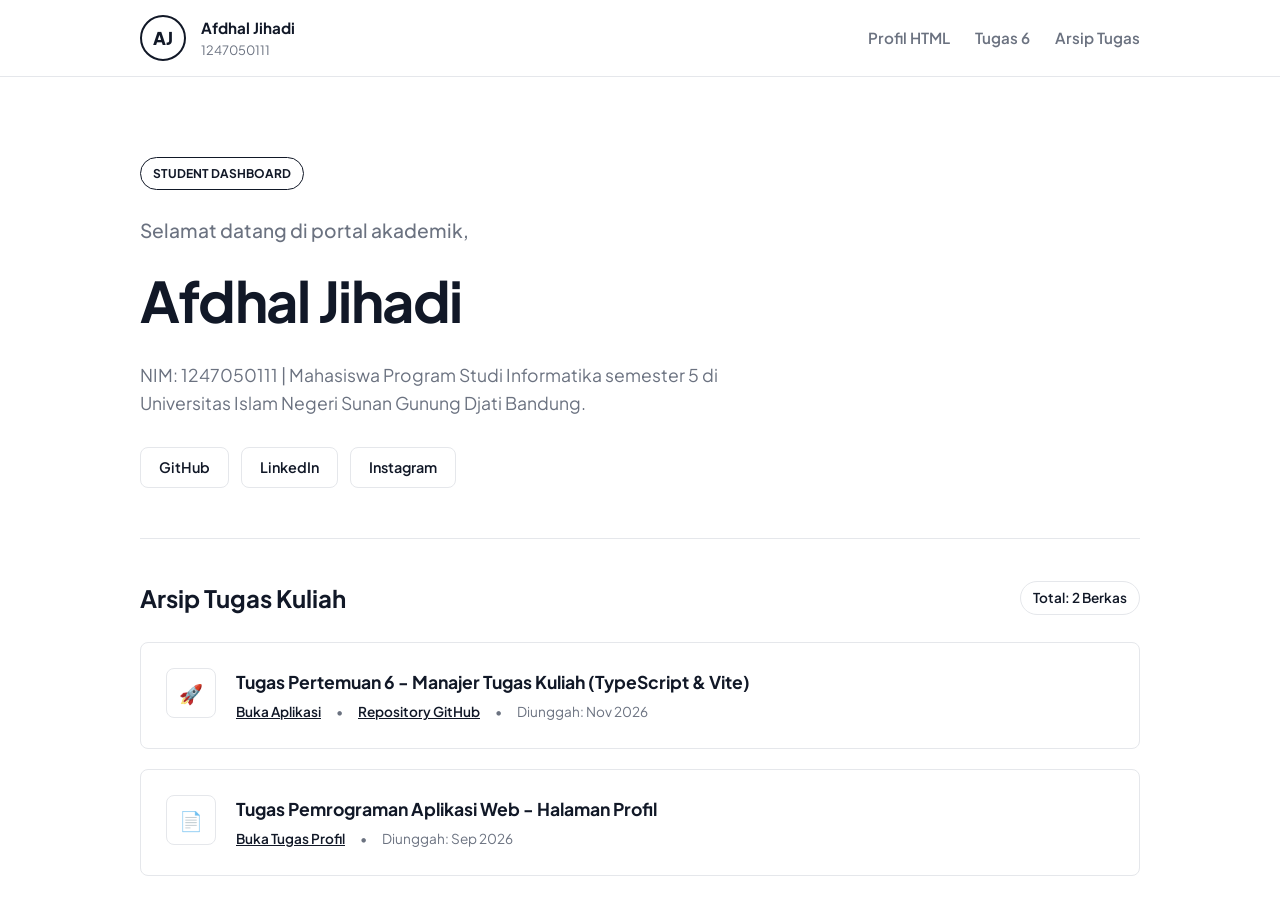
==== index.html @ 41f8d687 "Add files via upload" ====
<!DOCTYPE html>
<html lang="id">
<head>
    <meta charset="UTF-8">
    <meta name="viewport" content="width=device-width, initial-scale=1.0">
    <title>Student Dashboard - Afdhal Jihadi</title>
    <link href="https://fonts.googleapis.com/css2?family=Plus+Jakarta+Sans:wght@400;500;600;700;800&display=swap" rel="stylesheet">
    
    <style>
        :root {
            --primary: #111827;
            --primary-hover: #374151;
            --text-dark: #111827;
            --text-gray: #6b7280;
            --bg-main: #ffffff;
            --border: #e5e7eb;
            --radius: 8px;
        }
        body {
            font-family: 'Plus Jakarta Sans', sans-serif;
            background-color: var(--bg-main);
            color: var(--text-dark);
            margin: 0; padding: 0; line-height: 1.6;
        }
        .container { max-width: 1000px; margin: 0 auto; padding: 0 20px; }
        nav {
            background-color: var(--bg-main);
            border-bottom: 1px solid var(--border);
            padding: 15px 0; position: sticky; top: 0; z-index: 100;
        }
        .nav-container { display: flex; justify-content: space-between; align-items: center; }
        .nav-profile { display: flex; align-items: center; gap: 15px; }
        .avatar-initial {
            width: 42px; height: 42px; background-color: var(--bg-main);
            color: var(--text-dark); border: 2px solid var(--text-dark);
            font-weight: 800; font-size: 1.1rem; display: flex;
            align-items: center; justify-content: center; border-radius: 50%;
        }
        .nav-profile-info h3 { margin: 0; font-size: 0.95rem; }
        .nav-profile-info p { margin: 0; font-size: 0.8rem; color: var(--text-gray); }
        .nav-links { display: flex; align-items: center; gap: 25px; }
        .nav-links a { text-decoration: none; color: var(--text-gray); font-weight: 600; font-size: 0.95rem; }
        .nav-links a:hover { color: var(--text-dark); }
        .btn-primary {
            background-color: var(--primary); color: #ffffff !important;
            padding: 10px 20px; border-radius: var(--radius); text-decoration: none; font-weight: 600;
        }
        .hero { padding: 80px 0 50px 0; border-bottom: 1px solid var(--border); margin-bottom: 40px; }
        .tagline {
            display: inline-block; border: 1px solid var(--text-dark);
            padding: 6px 12px; border-radius: 20px; font-size: 0.75rem; font-weight: 700; margin-bottom: 25px;
        }
        .hero-text h2 { margin: 0; font-size: 1.2rem; color: var(--text-gray); font-weight: 500; }
        .hero-text h1 { margin: 10px 0; font-size: 3.5rem; letter-spacing: -1.5px; }
        .hero-text p { font-size: 1.1rem; color: var(--text-gray); max-width: 600px; margin-top: 15px; }
        .hero-links { display: flex; gap: 12px; margin-top: 30px; }
        .hero-links a {
            padding: 8px 18px; border: 1px solid var(--border); border-radius: var(--radius);
            text-decoration: none; color: var(--text-dark); font-size: 0.9rem; font-weight: 600;
        }
        .section-header { display: flex; justify-content: space-between; align-items: center; margin-bottom: 25px; margin-top: 40px; }
        .section-header h2 { margin: 0; font-size: 1.5rem; }
        .card { background: var(--bg-main); border: 1px solid var(--border); border-radius: var(--radius); padding: 25px; margin-bottom: 20px; }
        .task-item { display: flex; align-items: flex-start; gap: 20px; }
        .task-icon { width: 48px; height: 48px; border: 1px solid var(--border); border-radius: var(--radius); display: flex; align-items: center; justify-content: center; font-size: 1.2rem; }
        .task-details { flex: 1; }
        .task-details h3 { margin: 0 0 5px 0; font-size: 1.1rem; }
        .task-meta { font-size: 0.85rem; color: var(--text-gray); display: flex; gap: 15px; align-items: center; flex-wrap: wrap; }
        .task-meta a { color: var(--text-dark); text-decoration: underline; font-weight: 600; }
    </style>
</head>
<body>

    <nav>
        <div class="container nav-container">
            <div class="nav-profile">
                <div class="avatar-initial">AJ</div>
                <div class="nav-profile-info">
                    <h3>Afdhal Jihadi</h3>
                    <p>1247050111</p>
                </div>
            </div>
            <div class="nav-links">
                <a href="/profile/">Profil HTML</a>
                <a href="/tugas-6/">Tugas 6</a>
                <a href="#arsip">Arsip Tugas</a>
            </div>
        </div>
    </nav>

    <div class="container">
        <div class="hero">
            <div class="tagline">STUDENT DASHBOARD</div>
            <div class="hero-text">
                <h2>Selamat datang di portal akademik,</h2>
                <h1>Afdhal Jihadi</h1>
                <p>NIM: 1247050111 | Mahasiswa Program Studi Informatika semester 5 di Universitas Islam Negeri Sunan Gunung Djati Bandung.</p>
                
                <div class="hero-links">
                    <a href="https://github.com/jjhdii99-cyber" target="_blank">GitHub</a>
                    <a href="https://www.linkedin.com/in/afdhal-jihadi-836770322" target="_blank">LinkedIn</a>
                    <a href="https://www.instagram.com/jjhdii?utm_source=qr&stkn=MTRmYWV3MWo0aGk4OA==" target="_blank">Instagram</a>
                </div>
            </div>
        </div>

        <div id="arsip">
            <div class="section-header">
                <h2>Arsip Tugas Kuliah</h2>
                <span style="border: 1px solid var(--border); padding: 5px 12px; border-radius: 20px; font-size: 0.85rem; font-weight: 600;">Total: 2 Berkas</span>
            </div>

            <div class="card task-item">
                <div class="task-icon">🚀</div>
                <div class="task-details">
                    <h3>Tugas Pertemuan 6 - Manajer Tugas Kuliah (TypeScript & Vite)</h3>
                    <div class="task-meta">
                        <a href="/tugas-6/">Buka Aplikasi</a>
                        <span>•</span>
                        <a href="https://github.com/jjhdii119/pengelola-tugas-ts" target="_blank">Repository GitHub</a>
                        <span>•</span>
                        <span>Diunggah: Nov 2026</span>
                    </div>
                </div>
            </div>

            <div class="card task-item">
                <div class="task-icon">📄</div>
                <div class="task-details">
                    <h3>Tugas Pemrograman Aplikasi Web - Halaman Profil</h3>
                    <div class="task-meta">
                        <a href="/profile/">Buka Tugas Profil</a>
                        <span>•</span>
                        <span>Diunggah: Sep 2026</span>
                    </div>
                </div>
            </div>
        </div>
    </div>

</body>
</html>
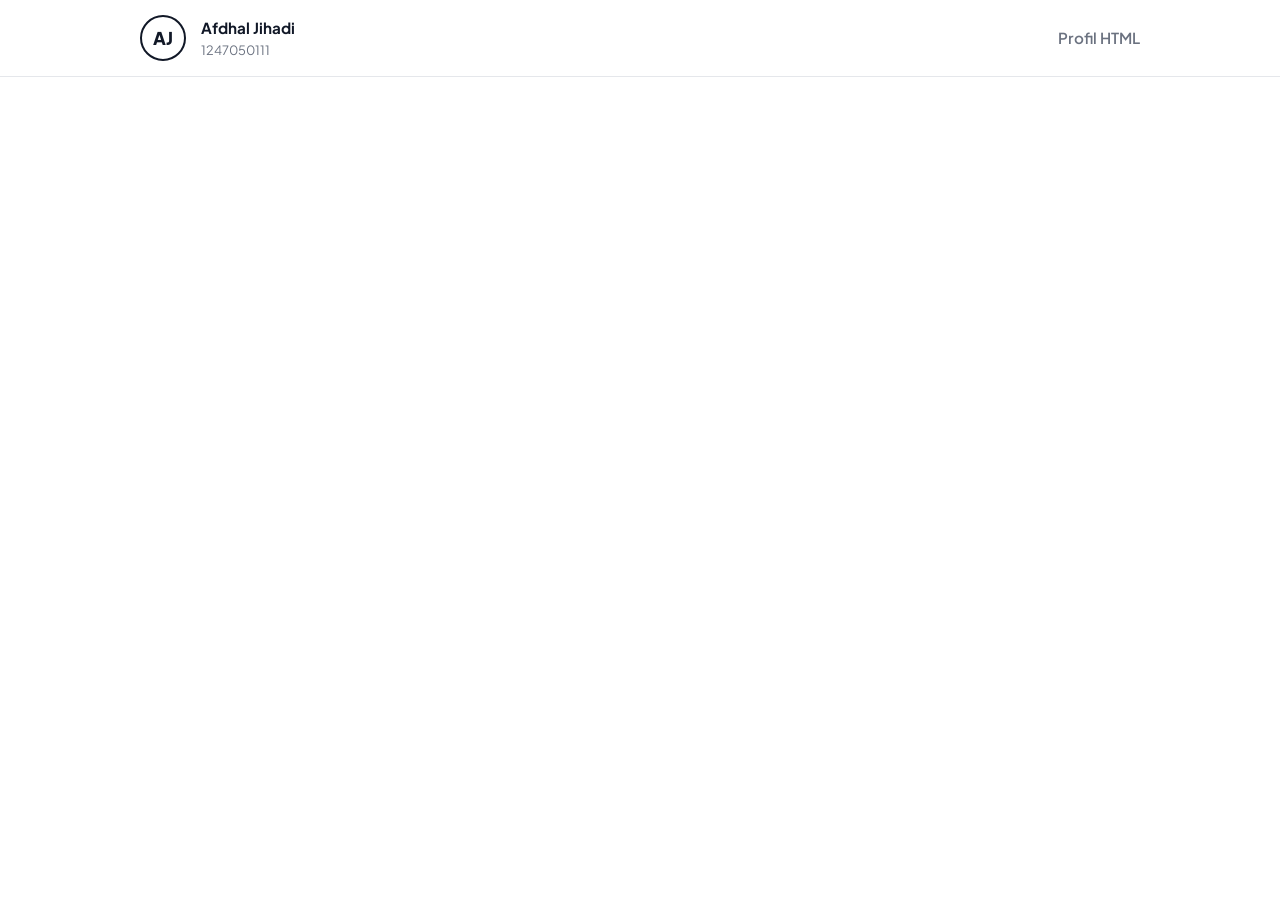
==== commit 62716756: "Add files via upload" ====
--- a/index.html
+++ b/index.html
@@ -82,61 +82,4 @@
             </div>
             <div class="nav-links">
                 <a href="/profile/">Profil HTML</a>
-                <a href="/tugas-6/">Tugas 6</a>
-                <a href="#arsip">Arsip Tugas</a>
-            </div>
-        </div>
-    </nav>
-
-    <div class="container">
-        <div class="hero">
-            <div class="tagline">STUDENT DASHBOARD</div>
-            <div class="hero-text">
-                <h2>Selamat datang di portal akademik,</h2>
-                <h1>Afdhal Jihadi</h1>
-                <p>NIM: 1247050111 | Mahasiswa Program Studi Informatika semester 5 di Universitas Islam Negeri Sunan Gunung Djati Bandung.</p>
-                
-                <div class="hero-links">
-                    <a href="https://github.com/jjhdii99-cyber" target="_blank">GitHub</a>
-                    <a href="https://www.linkedin.com/in/afdhal-jihadi-836770322" target="_blank">LinkedIn</a>
-                    <a href="https://www.instagram.com/jjhdii?utm_source=qr&stkn=MTRmYWV3MWo0aGk4OA==" target="_blank">Instagram</a>
-                </div>
-            </div>
-        </div>
-
-        <div id="arsip">
-            <div class="section-header">
-                <h2>Arsip Tugas Kuliah</h2>
-                <span style="border: 1px solid var(--border); padding: 5px 12px; border-radius: 20px; font-size: 0.85rem; font-weight: 600;">Total: 2 Berkas</span>
-            </div>
-
-            <div class="card task-item">
-                <div class="task-icon">🚀</div>
-                <div class="task-details">
-                    <h3>Tugas Pertemuan 6 - Manajer Tugas Kuliah (TypeScript & Vite)</h3>
-                    <div class="task-meta">
-                        <a href="/tugas-6/">Buka Aplikasi</a>
-                        <span>•</span>
-                        <a href="https://github.com/jjhdii119/pengelola-tugas-ts" target="_blank">Repository GitHub</a>
-                        <span>•</span>
-                        <span>Diunggah: Nov 2026</span>
-                    </div>
-                </div>
-            </div>
-
-            <div class="card task-item">
-                <div class="task-icon">📄</div>
-                <div class="task-details">
-                    <h3>Tugas Pemrograman Aplikasi Web - Halaman Profil</h3>
-                    <div class="task-meta">
-                        <a href="/profile/">Buka Tugas Profil</a>
-                        <span>•</span>
-                        <span>Diunggah: Sep 2026</span>
-                    </div>
-                </div>
-            </div>
-        </div>
-    </div>
-
-</body>
-</html>+                <a href="/tugas
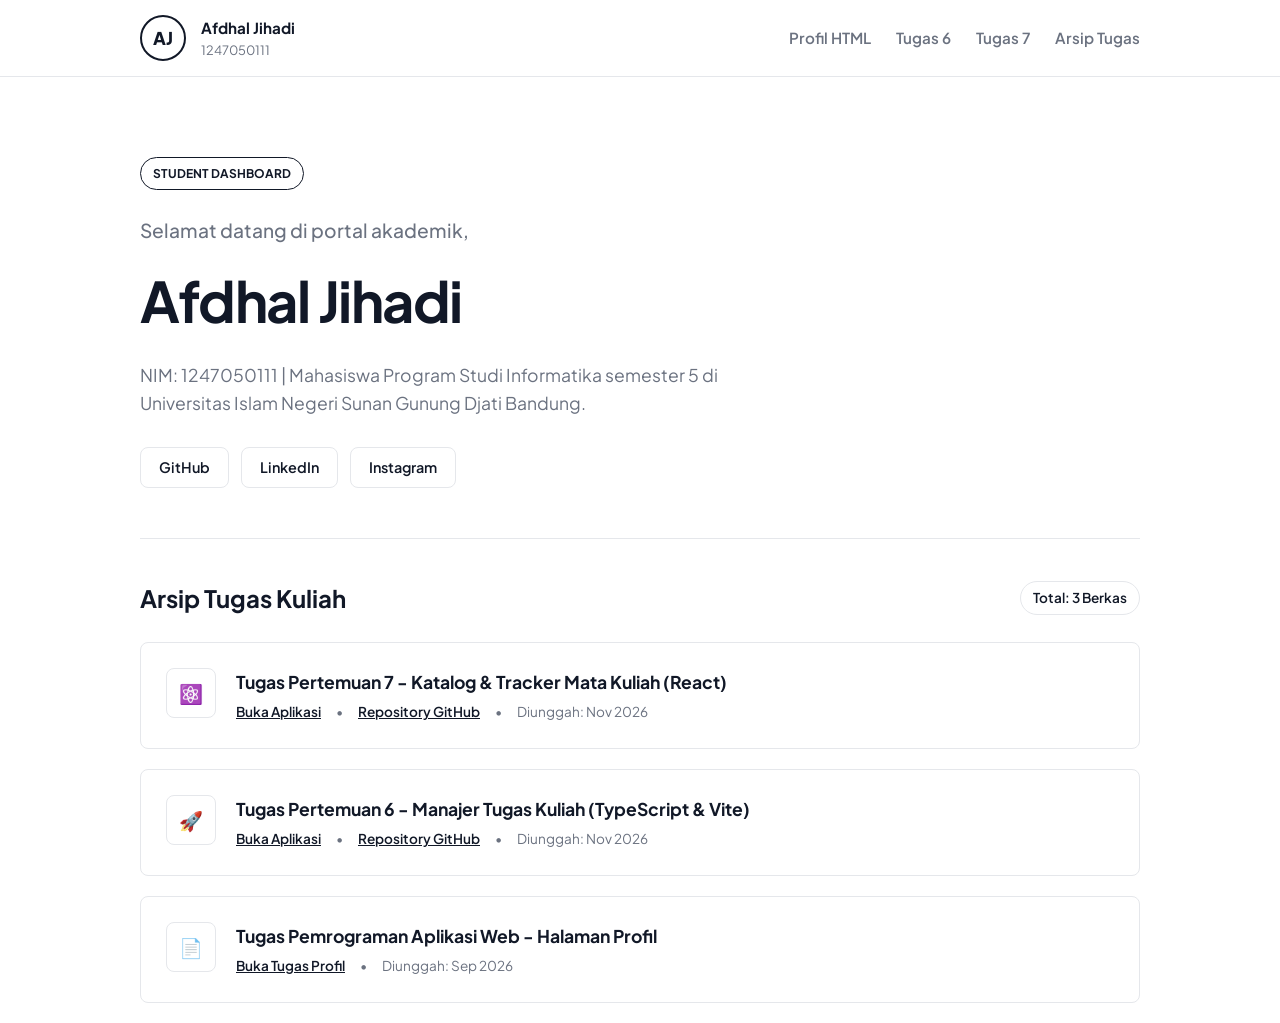
==== commit ce218e3d: "Add files via upload" ====
--- a/index.html
+++ b/index.html
@@ -5,11 +5,9 @@
     <meta name="viewport" content="width=device-width, initial-scale=1.0">
     <title>Student Dashboard - Afdhal Jihadi</title>
     <link href="https://fonts.googleapis.com/css2?family=Plus+Jakarta+Sans:wght@400;500;600;700;800&display=swap" rel="stylesheet">
-    
     <style>
         :root {
             --primary: #111827;
-            --primary-hover: #374151;
             --text-dark: #111827;
             --text-gray: #6b7280;
             --bg-main: #ffffff;
@@ -41,10 +39,6 @@
         .nav-links { display: flex; align-items: center; gap: 25px; }
         .nav-links a { text-decoration: none; color: var(--text-gray); font-weight: 600; font-size: 0.95rem; }
         .nav-links a:hover { color: var(--text-dark); }
-        .btn-primary {
-            background-color: var(--primary); color: #ffffff !important;
-            padding: 10px 20px; border-radius: var(--radius); text-decoration: none; font-weight: 600;
-        }
         .hero { padding: 80px 0 50px 0; border-bottom: 1px solid var(--border); margin-bottom: 40px; }
         .tagline {
             display: inline-block; border: 1px solid var(--text-dark);
@@ -70,7 +64,6 @@
     </style>
 </head>
 <body>
-
     <nav>
         <div class="container nav-container">
             <div class="nav-profile">
@@ -82,4 +75,74 @@
             </div>
             <div class="nav-links">
                 <a href="/profile/">Profil HTML</a>
-                <a href="/tugas+                <a href="/tugas-6/">Tugas 6</a>
+                <a href="/tugas-7/">Tugas 7</a>
+                <a href="#arsip">Arsip Tugas</a>
+            </div>
+        </div>
+    </nav>
+
+    <div class="container">
+        <div class="hero">
+            <div class="tagline">STUDENT DASHBOARD</div>
+            <div class="hero-text">
+                <h2>Selamat datang di portal akademik,</h2>
+                <h1>Afdhal Jihadi</h1>
+                <p>NIM: 1247050111 | Mahasiswa Program Studi Informatika semester 5 di Universitas Islam Negeri Sunan Gunung Djati Bandung.</p>
+                <div class="hero-links">
+                    <a href="https://github.com/jjhdii99-cyber" target="_blank">GitHub</a>
+                    <a href="https://www.linkedin.com/in/afdhal-jihadi-836770322" target="_blank">LinkedIn</a>
+                    <a href="https://www.instagram.com/jjhdii?utm_source=qr&stkn=MTRmYWV3MWo0aGk4OA==" target="_blank">Instagram</a>
+                </div>
+            </div>
+        </div>
+
+        <div id="arsip">
+            <div class="section-header">
+                <h2>Arsip Tugas Kuliah</h2>
+                <span style="border: 1px solid var(--border); padding: 5px 12px; border-radius: 20px; font-size: 0.85rem; font-weight: 600;">Total: 3 Berkas</span>
+            </div>
+
+            <div class="card task-item">
+                <div class="task-icon">⚛️</div>
+                <div class="task-details">
+                    <h3>Tugas Pertemuan 7 - Katalog & Tracker Mata Kuliah (React)</h3>
+                    <div class="task-meta">
+                        <a href="/tugas-7/">Buka Aplikasi</a>
+                        <span>•</span>
+                        <a href="https://github.com/jjhdii119/tugas-7-react" target="_blank">Repository GitHub</a>
+                        <span>•</span>
+                        <span>Diunggah: Nov 2026</span>
+                    </div>
+                </div>
+            </div>
+
+            <div class="card task-item">
+                <div class="task-icon">🚀</div>
+                <div class="task-details">
+                    <h3>Tugas Pertemuan 6 - Manajer Tugas Kuliah (TypeScript & Vite)</h3>
+                    <div class="task-meta">
+                        <a href="/tugas-6/">Buka Aplikasi</a>
+                        <span>•</span>
+                        <a href="https://github.com/jjhdii119/pengelola-tugas-ts" target="_blank">Repository GitHub</a>
+                        <span>•</span>
+                        <span>Diunggah: Nov 2026</span>
+                    </div>
+                </div>
+            </div>
+
+            <div class="card task-item">
+                <div class="task-icon">📄</div>
+                <div class="task-details">
+                    <h3>Tugas Pemrograman Aplikasi Web - Halaman Profil</h3>
+                    <div class="task-meta">
+                        <a href="/profile/">Buka Tugas Profil</a>
+                        <span>•</span>
+                        <span>Diunggah: Sep 2026</span>
+                    </div>
+                </div>
+            </div>
+        </div>
+    </div>
+</body>
+</html>
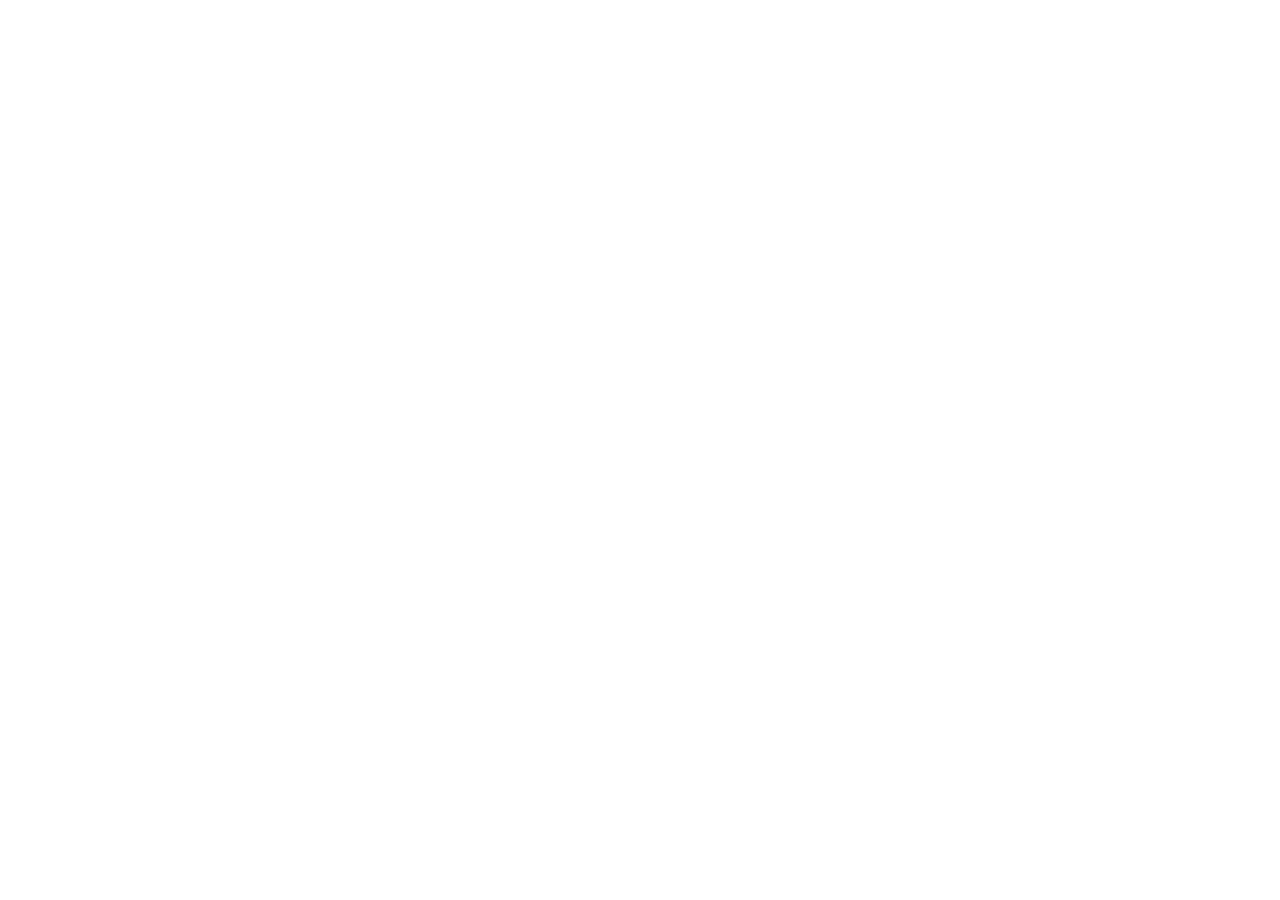
==== commit 1c2d67a7: "Add files via upload" ====
--- a/index.html
+++ b/index.html
@@ -44,105 +44,4 @@
             display: inline-block; border: 1px solid var(--text-dark);
             padding: 6px 12px; border-radius: 20px; font-size: 0.75rem; font-weight: 700; margin-bottom: 25px;
         }
-        .hero-text h2 { margin: 0; font-size: 1.2rem; color: var(--text-gray); font-weight: 500; }
-        .hero-text h1 { margin: 10px 0; font-size: 3.5rem; letter-spacing: -1.5px; }
-        .hero-text p { font-size: 1.1rem; color: var(--text-gray); max-width: 600px; margin-top: 15px; }
-        .hero-links { display: flex; gap: 12px; margin-top: 30px; }
-        .hero-links a {
-            padding: 8px 18px; border: 1px solid var(--border); border-radius: var(--radius);
-            text-decoration: none; color: var(--text-dark); font-size: 0.9rem; font-weight: 600;
-        }
-        .section-header { display: flex; justify-content: space-between; align-items: center; margin-bottom: 25px; margin-top: 40px; }
-        .section-header h2 { margin: 0; font-size: 1.5rem; }
-        .card { background: var(--bg-main); border: 1px solid var(--border); border-radius: var(--radius); padding: 25px; margin-bottom: 20px; }
-        .task-item { display: flex; align-items: flex-start; gap: 20px; }
-        .task-icon { width: 48px; height: 48px; border: 1px solid var(--border); border-radius: var(--radius); display: flex; align-items: center; justify-content: center; font-size: 1.2rem; }
-        .task-details { flex: 1; }
-        .task-details h3 { margin: 0 0 5px 0; font-size: 1.1rem; }
-        .task-meta { font-size: 0.85rem; color: var(--text-gray); display: flex; gap: 15px; align-items: center; flex-wrap: wrap; }
-        .task-meta a { color: var(--text-dark); text-decoration: underline; font-weight: 600; }
-    </style>
-</head>
-<body>
-    <nav>
-        <div class="container nav-container">
-            <div class="nav-profile">
-                <div class="avatar-initial">AJ</div>
-                <div class="nav-profile-info">
-                    <h3>Afdhal Jihadi</h3>
-                    <p>1247050111</p>
-                </div>
-            </div>
-            <div class="nav-links">
-                <a href="/profile/">Profil HTML</a>
-                <a href="/tugas-6/">Tugas 6</a>
-                <a href="/tugas-7/">Tugas 7</a>
-                <a href="#arsip">Arsip Tugas</a>
-            </div>
-        </div>
-    </nav>
-
-    <div class="container">
-        <div class="hero">
-            <div class="tagline">STUDENT DASHBOARD</div>
-            <div class="hero-text">
-                <h2>Selamat datang di portal akademik,</h2>
-                <h1>Afdhal Jihadi</h1>
-                <p>NIM: 1247050111 | Mahasiswa Program Studi Informatika semester 5 di Universitas Islam Negeri Sunan Gunung Djati Bandung.</p>
-                <div class="hero-links">
-                    <a href="https://github.com/jjhdii99-cyber" target="_blank">GitHub</a>
-                    <a href="https://www.linkedin.com/in/afdhal-jihadi-836770322" target="_blank">LinkedIn</a>
-                    <a href="https://www.instagram.com/jjhdii?utm_source=qr&stkn=MTRmYWV3MWo0aGk4OA==" target="_blank">Instagram</a>
-                </div>
-            </div>
-        </div>
-
-        <div id="arsip">
-            <div class="section-header">
-                <h2>Arsip Tugas Kuliah</h2>
-                <span style="border: 1px solid var(--border); padding: 5px 12px; border-radius: 20px; font-size: 0.85rem; font-weight: 600;">Total: 3 Berkas</span>
-            </div>
-
-            <div class="card task-item">
-                <div class="task-icon">⚛️</div>
-                <div class="task-details">
-                    <h3>Tugas Pertemuan 7 - Katalog & Tracker Mata Kuliah (React)</h3>
-                    <div class="task-meta">
-                        <a href="/tugas-7/">Buka Aplikasi</a>
-                        <span>•</span>
-                        <a href="https://github.com/jjhdii119/tugas-7-react" target="_blank">Repository GitHub</a>
-                        <span>•</span>
-                        <span>Diunggah: Nov 2026</span>
-                    </div>
-                </div>
-            </div>
-
-            <div class="card task-item">
-                <div class="task-icon">🚀</div>
-                <div class="task-details">
-                    <h3>Tugas Pertemuan 6 - Manajer Tugas Kuliah (TypeScript & Vite)</h3>
-                    <div class="task-meta">
-                        <a href="/tugas-6/">Buka Aplikasi</a>
-                        <span>•</span>
-                        <a href="https://github.com/jjhdii119/pengelola-tugas-ts" target="_blank">Repository GitHub</a>
-                        <span>•</span>
-                        <span>Diunggah: Nov 2026</span>
-                    </div>
-                </div>
-            </div>
-
-            <div class="card task-item">
-                <div class="task-icon">📄</div>
-                <div class="task-details">
-                    <h3>Tugas Pemrograman Aplikasi Web - Halaman Profil</h3>
-                    <div class="task-meta">
-                        <a href="/profile/">Buka Tugas Profil</a>
-                        <span>•</span>
-                        <span>Diunggah: Sep 2026</span>
-                    </div>
-                </div>
-            </div>
-        </div>
-    </div>
-</body>
-</html>+        .hero-text h2 { margin: 0; font-size: 1.2rem; color: var(--text-gray); font-weight:
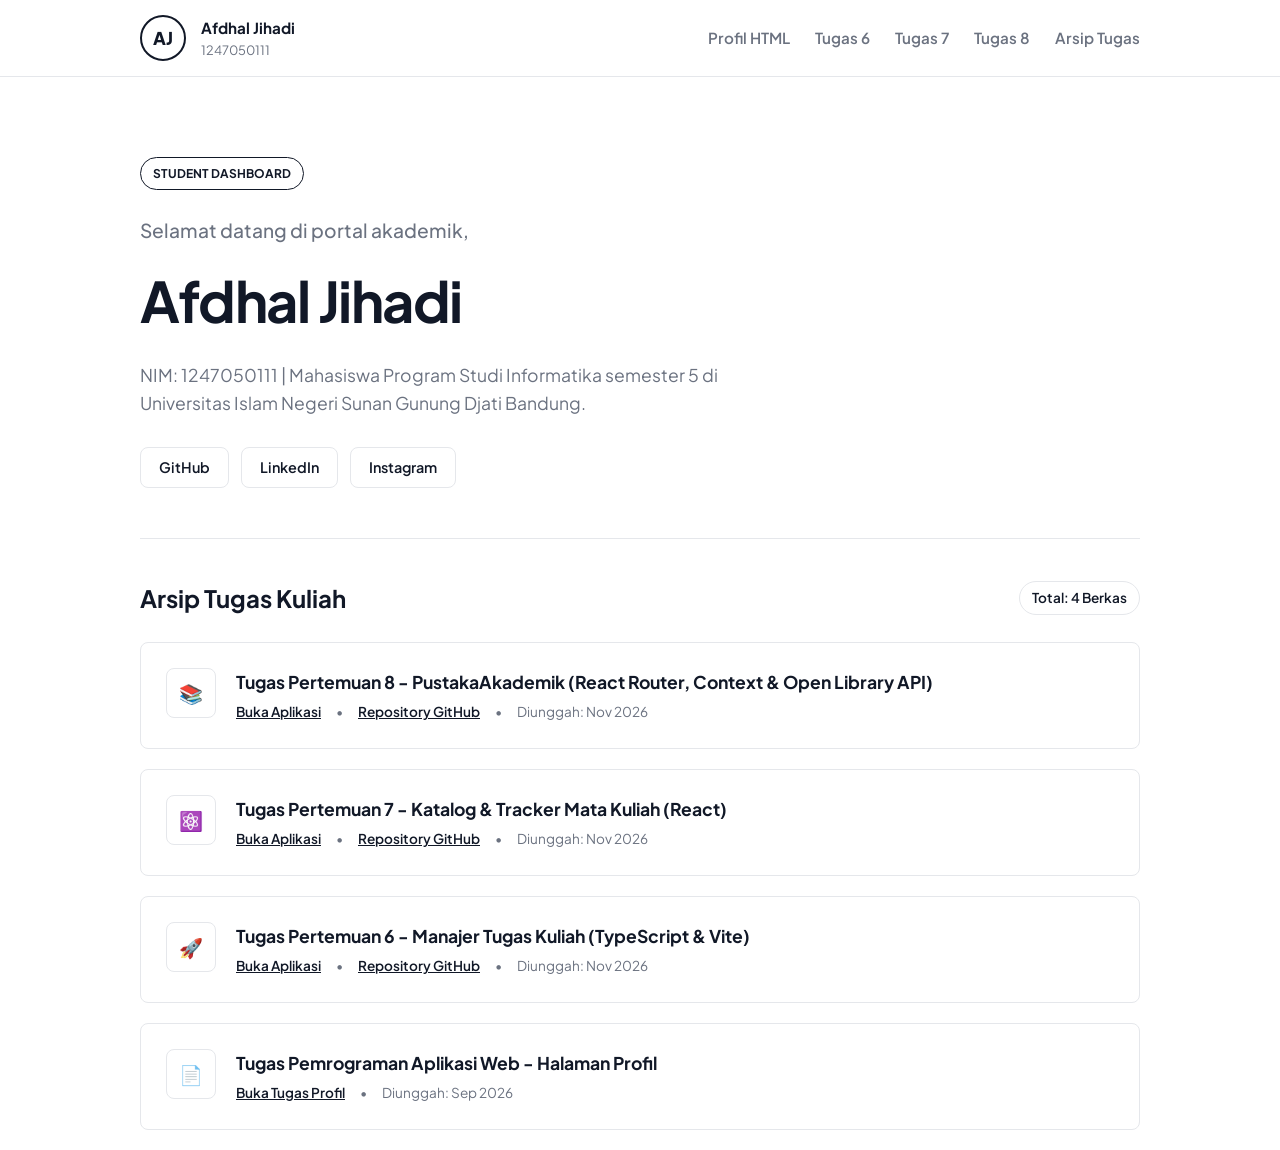
==== commit b759f2c8: "Add files via upload" ====
--- a/index.html
+++ b/index.html
@@ -44,4 +44,120 @@
             display: inline-block; border: 1px solid var(--text-dark);
             padding: 6px 12px; border-radius: 20px; font-size: 0.75rem; font-weight: 700; margin-bottom: 25px;
         }
-        .hero-text h2 { margin: 0; font-size: 1.2rem; color: var(--text-gray); font-weight:+        .hero-text h2 { margin: 0; font-size: 1.2rem; color: var(--text-gray); font-weight: 500; }
+        .hero-text h1 { margin: 10px 0; font-size: 3.5rem; letter-spacing: -1.5px; }
+        .hero-text p { font-size: 1.1rem; color: var(--text-gray); max-width: 600px; margin-top: 15px; }
+        .hero-links { display: flex; gap: 12px; margin-top: 30px; }
+        .hero-links a {
+            padding: 8px 18px; border: 1px solid var(--border); border-radius: var(--radius);
+            text-decoration: none; color: var(--text-dark); font-size: 0.9rem; font-weight: 600;
+        }
+        .section-header { display: flex; justify-content: space-between; align-items: center; margin-bottom: 25px; margin-top: 40px; }
+        .section-header h2 { margin: 0; font-size: 1.5rem; }
+        .card { background: var(--bg-main); border: 1px solid var(--border); border-radius: var(--radius); padding: 25px; margin-bottom: 20px; }
+        .task-item { display: flex; align-items: flex-start; gap: 20px; }
+        .task-icon { width: 48px; height: 48px; border: 1px solid var(--border); border-radius: var(--radius); display: flex; align-items: center; justify-content: center; font-size: 1.2rem; }
+        .task-details { flex: 1; }
+        .task-details h3 { margin: 0 0 5px 0; font-size: 1.1rem; }
+        .task-meta { font-size: 0.85rem; color: var(--text-gray); display: flex; gap: 15px; align-items: center; flex-wrap: wrap; }
+        .task-meta a { color: var(--text-dark); text-decoration: underline; font-weight: 600; }
+    </style>
+</head>
+<body>
+    <nav>
+        <div class="container nav-container">
+            <div class="nav-profile">
+                <div class="avatar-initial">AJ</div>
+                <div class="nav-profile-info">
+                    <h3>Afdhal Jihadi</h3>
+                    <p>1247050111</p>
+                </div>
+            </div>
+            <div class="nav-links">
+                <a href="/profile/">Profil HTML</a>
+                <a href="/tugas-6/">Tugas 6</a>
+                <a href="/tugas-7/">Tugas 7</a>
+                <a href="/tugas-8/">Tugas 8</a>
+                <a href="#arsip">Arsip Tugas</a>
+            </div>
+        </div>
+    </nav>
+
+    <div class="container">
+        <div class="hero">
+            <div class="tagline">STUDENT DASHBOARD</div>
+            <div class="hero-text">
+                <h2>Selamat datang di portal akademik,</h2>
+                <h1>Afdhal Jihadi</h1>
+                <p>NIM: 1247050111 | Mahasiswa Program Studi Informatika semester 5 di Universitas Islam Negeri Sunan Gunung Djati Bandung.</p>
+                <div class="hero-links">
+                    <a href="https://github.com/jjhdii99-cyber" target="_blank">GitHub</a>
+                    <a href="https://www.linkedin.com/in/afdhal-jihadi-836770322" target="_blank">LinkedIn</a>
+                    <a href="https://www.instagram.com/jjhdii?utm_source=qr&stkn=MTRmYWV3MWo0aGk4OA==" target="_blank">Instagram</a>
+                </div>
+            </div>
+        </div>
+
+        <div id="arsip">
+            <div class="section-header">
+                <h2>Arsip Tugas Kuliah</h2>
+                <span style="border: 1px solid var(--border); padding: 5px 12px; border-radius: 20px; font-size: 0.85rem; font-weight: 600;">Total: 4 Berkas</span>
+            </div>
+
+            <div class="card task-item">
+                <div class="task-icon">📚</div>
+                <div class="task-details">
+                    <h3>Tugas Pertemuan 8 - PustakaAkademik (React Router, Context & Open Library API)</h3>
+                    <div class="task-meta">
+                        <a href="/tugas-8/">Buka Aplikasi</a>
+                        <span>•</span>
+                        <a href="https://github.com/jjhdii119/tugas-8-react" target="_blank">Repository GitHub</a>
+                        <span>•</span>
+                        <span>Diunggah: Nov 2026</span>
+                    </div>
+                </div>
+            </div>
+
+            <div class="card task-item">
+                <div class="task-icon">⚛️</div>
+                <div class="task-details">
+                    <h3>Tugas Pertemuan 7 - Katalog & Tracker Mata Kuliah (React)</h3>
+                    <div class="task-meta">
+                        <a href="/tugas-7/">Buka Aplikasi</a>
+                        <span>•</span>
+                        <a href="https://github.com/jjhdii119/tugas-7-react" target="_blank">Repository GitHub</a>
+                        <span>•</span>
+                        <span>Diunggah: Nov 2026</span>
+                    </div>
+                </div>
+            </div>
+
+            <div class="card task-item">
+                <div class="task-icon">🚀</div>
+                <div class="task-details">
+                    <h3>Tugas Pertemuan 6 - Manajer Tugas Kuliah (TypeScript & Vite)</h3>
+                    <div class="task-meta">
+                        <a href="/tugas-6/">Buka Aplikasi</a>
+                        <span>•</span>
+                        <a href="https://github.com/jjhdii119/pengelola-tugas-ts" target="_blank">Repository GitHub</a>
+                        <span>•</span>
+                        <span>Diunggah: Nov 2026</span>
+                    </div>
+                </div>
+            </div>
+
+            <div class="card task-item">
+                <div class="task-icon">📄</div>
+                <div class="task-details">
+                    <h3>Tugas Pemrograman Aplikasi Web - Halaman Profil</h3>
+                    <div class="task-meta">
+                        <a href="/profile/">Buka Tugas Profil</a>
+                        <span>•</span>
+                        <span>Diunggah: Sep 2026</span>
+                    </div>
+                </div>
+            </div>
+        </div>
+    </div>
+</body>
+</html>
